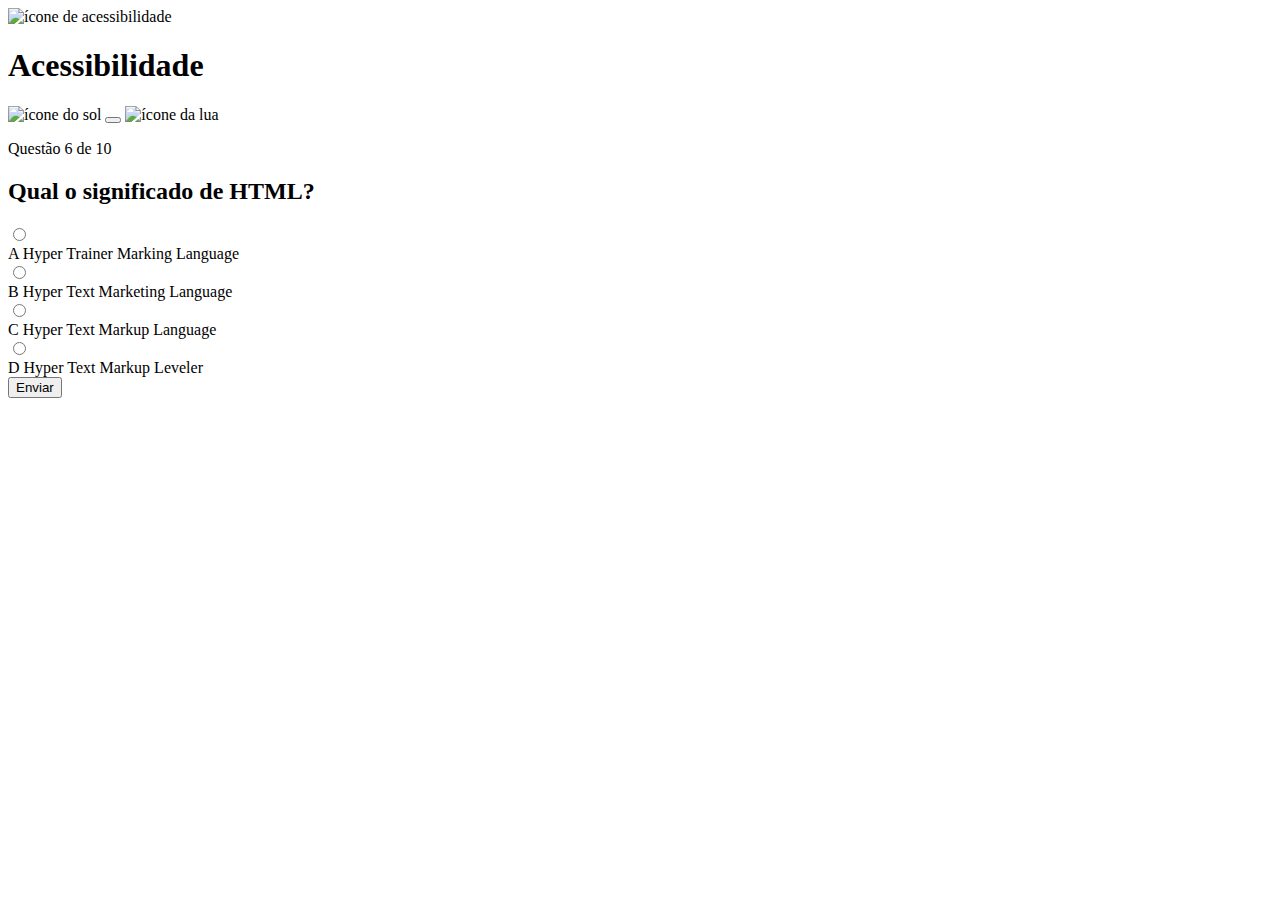
==== pages/quiz/quiz.html @ 2c335a8c "parte final das alternativas finalizada e página finalizada" ====
<!DOCTYPE html>
<html lang="pt-BR">
<head>
    <meta charset="UTF-8">
    <meta name="viewport" content="width=device-width, initial-scale=1.0">
    <title>Quiz App</title>
</head>
<body>
    <header>
        <div class="assunto">
            <div class="assunto_icone">
                <img src="../../assets/images/icon-accessibility.svg" alt="ícone de acessibilidade">
            </div>
            <h1>Acessibilidade</h1>
        </div>
        <div class="tema">
            <img src="../../assets/images/icon-sun-dark.svg" alt="ícone do sol">
            <button>
                <div></div>
            </button>
        <img src="../../assets/images/icon-moon-dark.svg" alt="ícone da lua">
        </div>
    </header>

    <main>
        <section class="pergunta">
            <p>Questão 6 de 10</p>

            <h2>Qual o significado de HTML?</h2>

            <div class="barra_progresso">

            </div>
        </section>

        <section class="alternativas">
            <form action="">
                <label for="alternativa_a">
                    <input type="radio" id="alternativa_a">

                    <div>
                        <span>A</span>
                        Hyper Trainer Marking Language
                    </div>
                </label>
                <label for="alternativa_b">
                    <input type="radio" id="alternativa_b">

                    <div>
                        <span>B</span>
                        Hyper Text Marketing Language
                    </div>
                </label>
                <label for="alternativa_c">
                    <input type="radio" id="alternativa_c">

                    <div>
                        <span>C</span>
                        Hyper Text Markup Language
                    </div>
                </label>
                <label for="alternativa_d">
                    <input type="radio" id="alternativa_d">

                    <div>
                        <span>D</span>
                        Hyper Text Markup Leveler
                    </div>
                </label>
            </form>

            <button>Enviar</button>
        </section>
    </main>
</body>
</html>
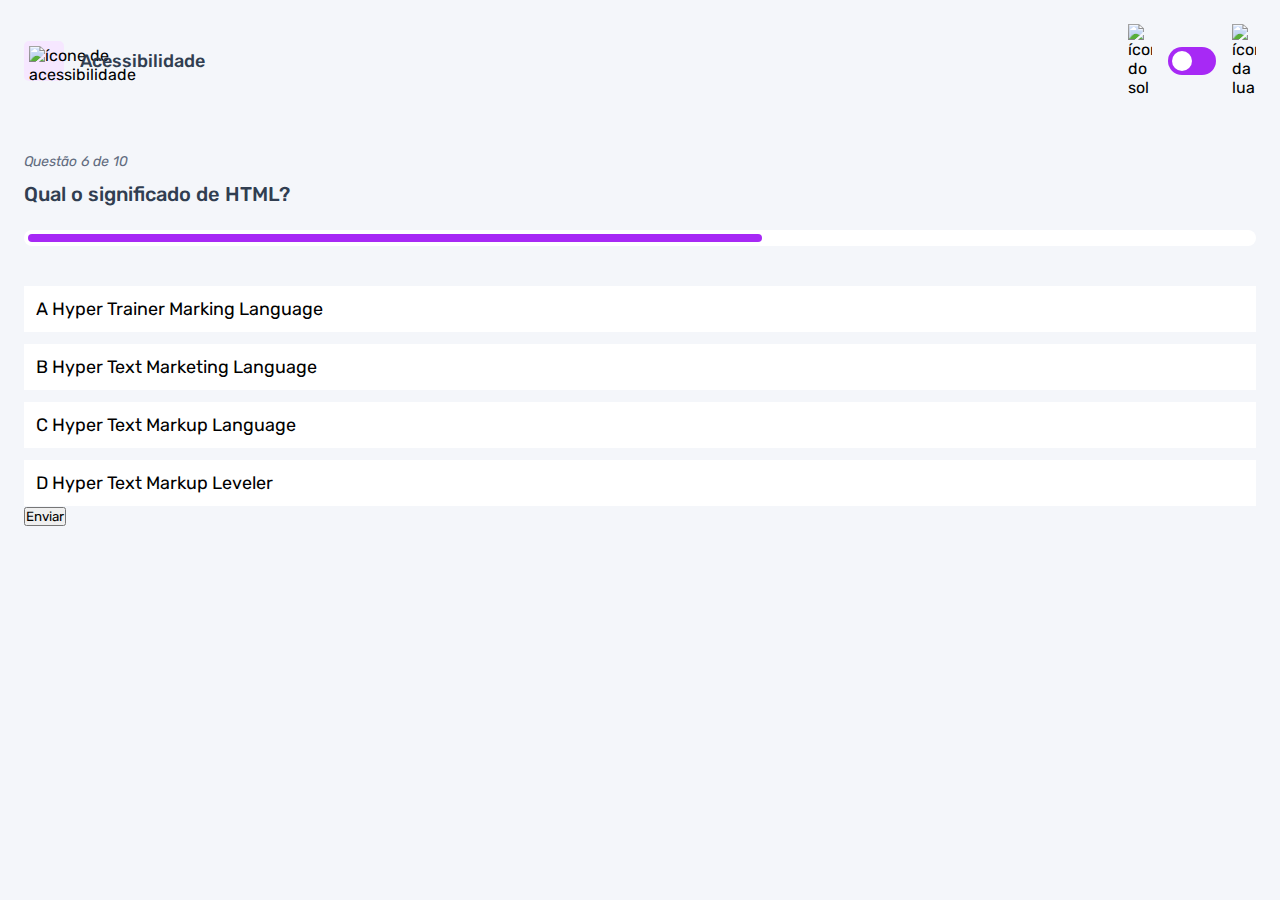
==== commit 28295ae6: "estilização da página do quiz na metade" ====
--- a/pages/quiz/quiz.html
+++ b/pages/quiz/quiz.html
@@ -3,6 +3,11 @@
 <head>
     <meta charset="UTF-8">
     <meta name="viewport" content="width=device-width, initial-scale=1.0">
+    <link rel="preconnect" href="https://fonts.googleapis.com">
+    <link rel="preconnect" href="https://fonts.gstatic.com" crossorigin>
+    <link href="https://fonts.googleapis.com/css2?family=Rubik:ital,wght@0,300..900;1,300..900&display=swap" rel="stylesheet">
+
+    <link rel="stylesheet" href="quiz.css">
     <title>Quiz App</title>
 </head>
 <body>
@@ -29,7 +34,7 @@
             <h2>Qual o significado de HTML?</h2>
 
             <div class="barra_progresso">
-
+                <div></div>
             </div>
         </section>
 
--- a/pages/quiz/quiz.css
+++ b/pages/quiz/quiz.css
@@ -0,0 +1,171 @@
+*{
+    margin: 0;
+    padding: 0;
+    box-sizing: border-box;
+    font-family: "Rubik", sans-serif;
+    -webkit-font-smoothing: antialiased;
+}
+
+:root{
+    --bg-color: #f4f6fa;
+    --purple: #a729f5;
+    --primary-text-color: #313e51;
+    --secondary-text-color: #626c7f;
+    --button-bg: #fff;
+    --shadow: 0px 16px 40px 0px rgba(143, 160, 193, 0.14);
+    --bg-html: #fff1e9;
+    --bg-css: #e0fdef;
+    --bg-javascript: #ebf0ff;
+    --bg-acessibilidade: #f6e7ff;
+    --white: #fff;
+    --bg-mobile: url(../../assets/images/pattern-background-mobile-light.svg);
+    --bg-desktop: url(../../assets/images/pattern-background-desktop-light.svg);
+}
+
+body.escuro{
+    --bg-color: #313e51;
+    --bg-mobile: url(../../assets/images/pattern-background-mobile-dark.svg);
+    --bg-desktop: url(../../assets/images/pattern-background-desktop-dark.svg);
+    --primary-text-color: #fff;
+    --secondary-text-color: #abc1e1;
+    --button-bg: #3b4d66;
+    --shadow: 0px 16px 40px 0px rgba(49, 62, 81, 0.14);
+}
+
+body{
+    height: 100svh;
+    background:var(--bg-mobile) var(--bg-color);
+    background-repeat: no-repeat;
+    background-size: cover;
+}
+
+header{
+    display: flex;
+    justify-content: space-between;
+    padding: 16px 24px;
+}
+
+.assunto{
+    display: flex;
+    align-items: center;
+    gap: 16px;
+}
+
+.assunto_icone{
+    background: var(--bg-acessibilidade);
+    width: 40px;
+    height: 40px;
+    padding: 5px;
+    border-radius: 5px;
+}
+
+.assunto_icone img{
+    width: 100%;
+}
+
+.assunto h1{
+    font-size: 18px;
+    font-weight: 500;
+    color: var(--primary-text-color);
+}
+
+.tema{
+    padding: 8px 0;
+    display: flex;
+    align-items: center;
+    gap: 8px;
+}
+
+.tema img{
+    width: 16px;
+}
+
+.tema button {
+    height: 20px;
+    width: 32px;
+    background: var(--purple);
+    border: none;
+    border-radius: 999px;
+    padding: 4px;
+}
+
+.tema button div{
+    background: var(--white);
+    width: 12px;
+    height: 12px;
+    border-radius: 999px;
+}
+
+main{
+    padding: 32px 24px;
+}
+
+.pergunta{
+    margin-bottom: 40px;
+}
+
+.pergunta p{
+    font-style: italic;
+    font-size: 14px;
+    color: var(--secondary-text-color);
+    margin-bottom: 12px;
+}
+
+.pergunta h2{
+    font-size: 20px;
+    font-weight: 500;
+    color: var(--primary-text-color);
+    line-height: 24px;
+    margin-bottom: 24px;
+}
+
+.barra_progresso{
+    background: var(--button-bg);
+    height: 16px;
+    padding: 4px;
+    border-radius: 999px;
+}
+
+.barra_progresso div{
+    height: 100%;
+    width: 60%;
+    background: var(--purple);
+    border-radius: 999px;
+}
+
+.alternativas form{
+    display: flex;
+    flex-direction: column;
+    gap: 12px;
+}
+
+.alternativas label{
+    display: block;
+    background: var(--button-bg);
+    padding: 12px;
+    font-size: 18px;
+}
+
+.alternativas input{
+    display: none;
+}
+
+@media(min-width: 1100px) {
+    .tema{
+        gap: 16px;
+    }
+    
+    .tema img{
+        width: 24px;
+    }
+
+    .tema button{
+        width: 48px;
+        height: 28px;
+    }
+
+    .tema button div{
+        width: 20px;
+        height: 20px;   
+    }
+}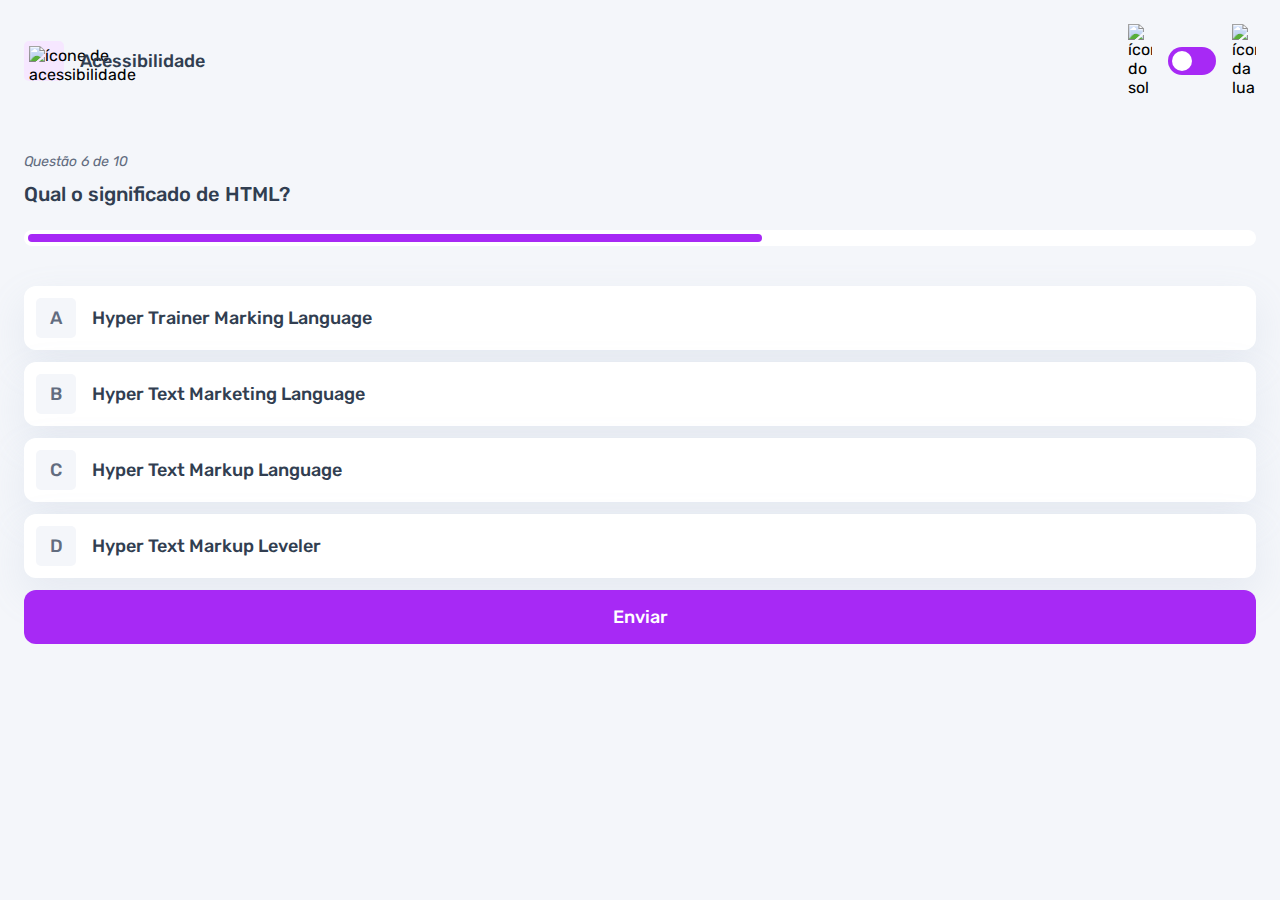
==== commit fcf67923: "adicionando o efeito de seleção nas alternativas" ====
--- a/pages/quiz/quiz.html
+++ b/pages/quiz/quiz.html
@@ -41,7 +41,7 @@
         <section class="alternativas">
             <form action="">
                 <label for="alternativa_a">
-                    <input type="radio" id="alternativa_a">
+                    <input type="radio" id="alternativa_a" name="alternativa">
 
                     <div>
                         <span>A</span>
@@ -49,7 +49,7 @@
                     </div>
                 </label>
                 <label for="alternativa_b">
-                    <input type="radio" id="alternativa_b">
+                    <input type="radio" id="alternativa_b" name="alternativa">
 
                     <div>
                         <span>B</span>
@@ -57,7 +57,7 @@
                     </div>
                 </label>
                 <label for="alternativa_c">
-                    <input type="radio" id="alternativa_c">
+                    <input type="radio" id="alternativa_c" name="alternativa">
 
                     <div>
                         <span>C</span>
@@ -65,7 +65,7 @@
                     </div>
                 </label>
                 <label for="alternativa_d">
-                    <input type="radio" id="alternativa_d">
+                    <input type="radio" id="alternativa_d" name="alternativa">
 
                     <div>
                         <span>D</span>
--- a/pages/quiz/quiz.css
+++ b/pages/quiz/quiz.css
@@ -18,6 +18,8 @@
     --bg-javascript: #ebf0ff;
     --bg-acessibilidade: #f6e7ff;
     --white: #fff;
+    --green: #26d782;
+    --red: #ee5454;
     --bg-mobile: url(../../assets/images/pattern-background-mobile-light.svg);
     --bg-desktop: url(../../assets/images/pattern-background-desktop-light.svg);
 }
@@ -133,10 +135,16 @@
     border-radius: 999px;
 }
 
+
 .alternativas form{
     display: flex;
     flex-direction: column;
     gap: 12px;
+    margin-bottom: 12px;
+}
+
+.alternativas input{
+    display: none;
 }
 
 .alternativas label{
@@ -144,10 +152,51 @@
     background: var(--button-bg);
     padding: 12px;
     font-size: 18px;
-}
-
-.alternativas input{
-    display: none;
+    font-weight: 500;
+    border-radius: 12px;
+    box-shadow: var(--shadow);
+    color: var(--primary-text-color);
+}
+
+.alternativas label:has(input:checked){
+    outline: 3px solid var(--purple);
+
+    & span{
+        background: var(--purple);
+        color: var(--white);
+    }
+}
+
+.alternativas div{
+    display: flex;
+    align-items: center;
+    gap: 16px;
+}
+
+.alternativas div span{
+    display: block;
+    width: 40px;
+    height: 40px;
+    background: var(--bg-color);
+    border-radius: 5px;
+    color: var(--secondary-text-color);
+    flex-shrink: 0;
+
+    display: flex;
+    align-items: center;
+    justify-content: center;
+}
+
+.alternativas button{
+    padding: 16px;
+    border-radius: 12px;
+    border: none;
+    background: var(--purple);
+    color: var(--white);
+    width: 100%;
+
+    font-size: 18px;
+    font-weight: 500;
 }
 
 @media(min-width: 1100px) {
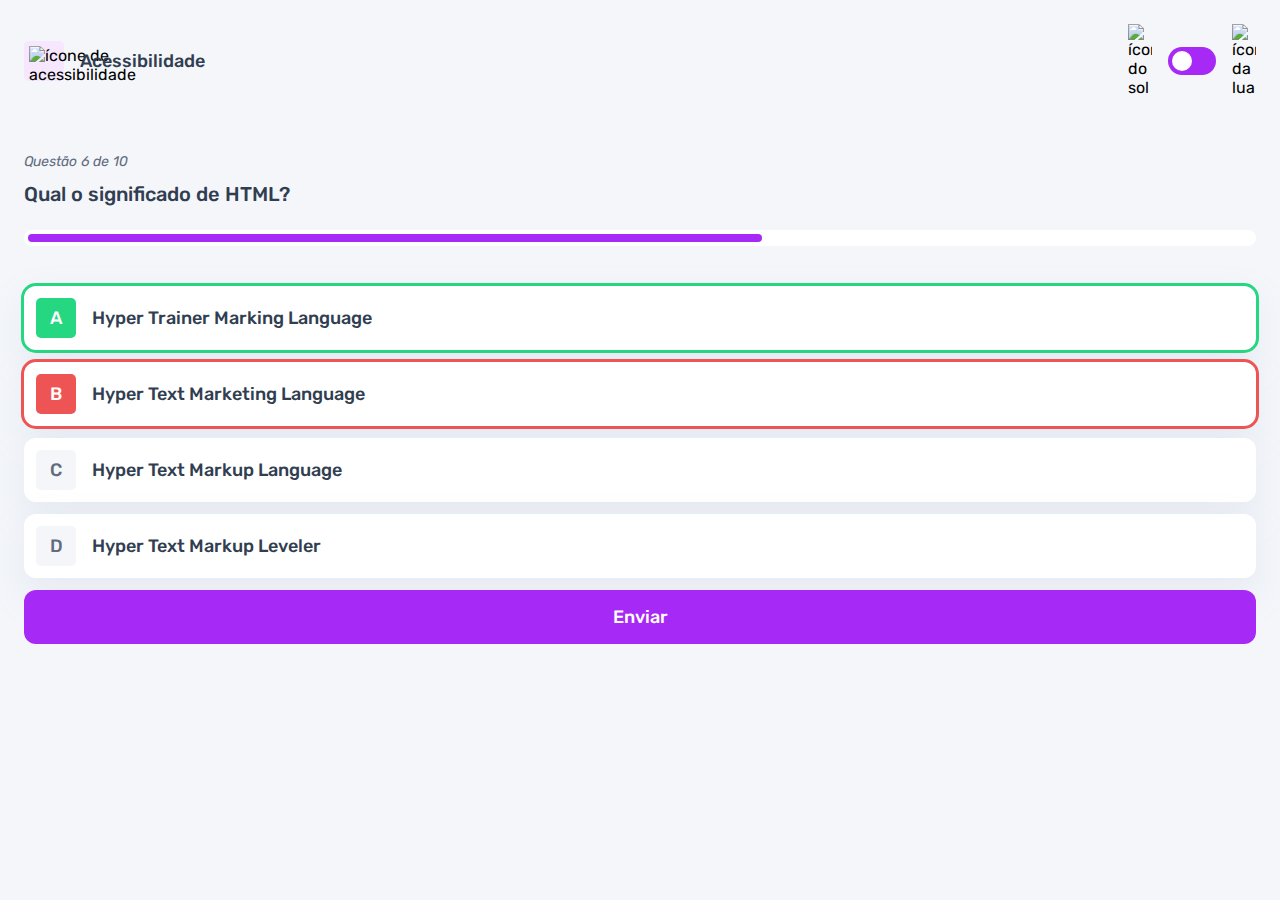
==== commit dd7abd44: "adicionado o efeito para certo ou errado" ====
--- a/pages/quiz/quiz.html
+++ b/pages/quiz/quiz.html
@@ -40,7 +40,7 @@
 
         <section class="alternativas">
             <form action="">
-                <label for="alternativa_a">
+                <label for="alternativa_a" id="correta">
                     <input type="radio" id="alternativa_a" name="alternativa">
 
                     <div>
@@ -48,7 +48,7 @@
                         Hyper Trainer Marking Language
                     </div>
                 </label>
-                <label for="alternativa_b">
+                <label for="alternativa_b" id="errada">
                     <input type="radio" id="alternativa_b" name="alternativa">
 
                     <div>
--- a/pages/quiz/quiz.css
+++ b/pages/quiz/quiz.css
@@ -167,6 +167,24 @@
     }
 }
 
+.alternativas label#correta{
+    outline: 3px solid var(--green);
+
+    & span{
+        background: var(--green);
+        color: var(--white);
+    }
+}
+
+.alternativas label#errada{
+    outline: 3px solid var(--red);
+
+    & span{
+        background: var(--red);
+        color: var(--white);
+    }
+}
+
 .alternativas div{
     display: flex;
     align-items: center;
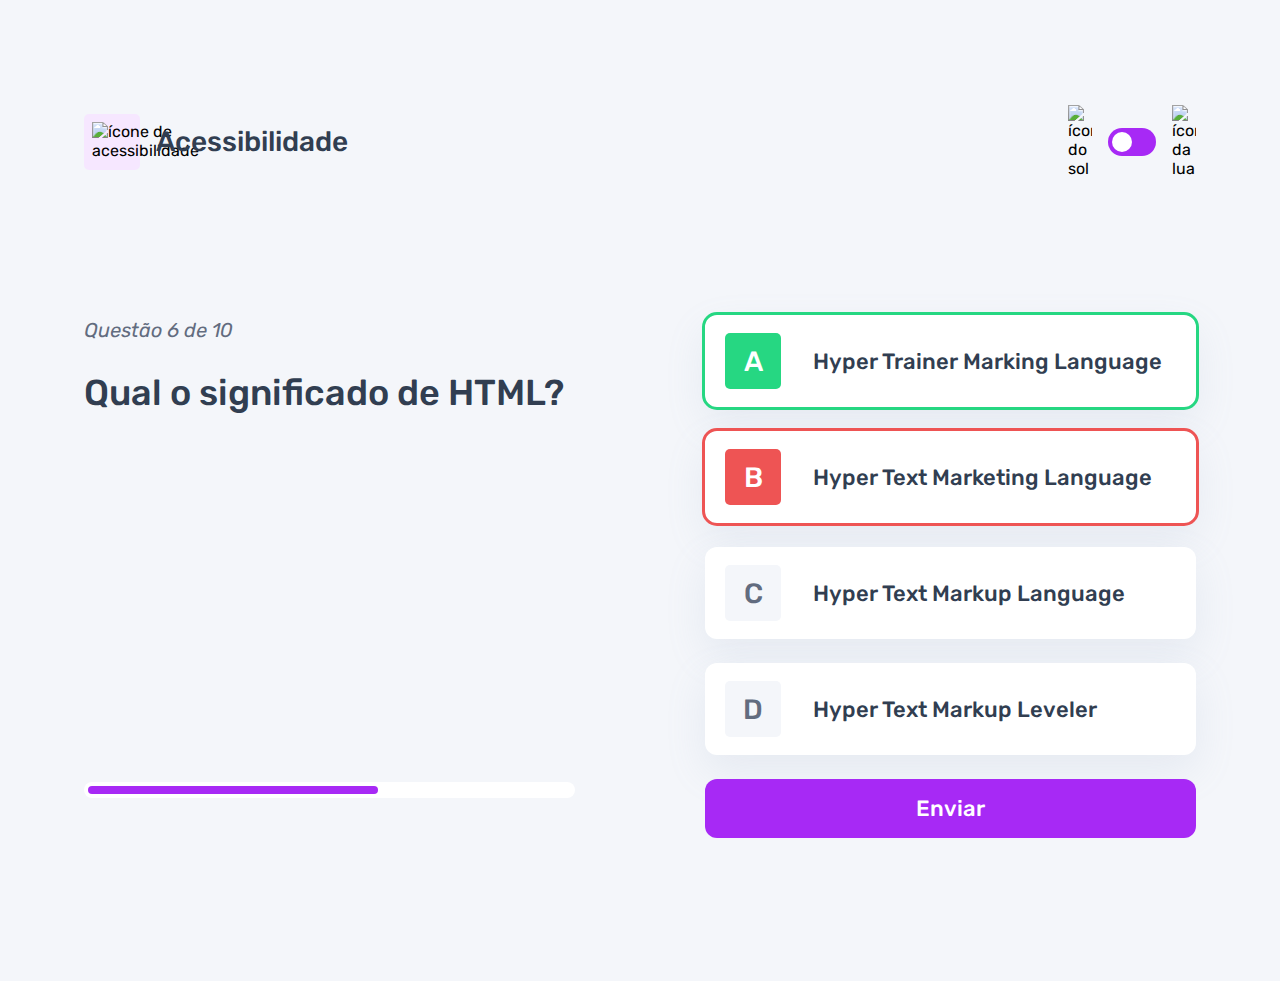
==== commit 40b7af2f: "adicionada a responsividade para o desktop" ====
--- a/pages/quiz/quiz.html
+++ b/pages/quiz/quiz.html
@@ -29,10 +29,11 @@
 
     <main>
         <section class="pergunta">
-            <p>Questão 6 de 10</p>
+            <div>
+                <p>Questão 6 de 10</p>
 
-            <h2>Qual o significado de HTML?</h2>
-
+                <h2>Qual o significado de HTML?</h2>
+            </div>
             <div class="barra_progresso">
                 <div></div>
             </div>
--- a/pages/quiz/quiz.css
+++ b/pages/quiz/quiz.css
@@ -218,6 +218,22 @@
 }
 
 @media(min-width: 1100px) {
+    header{
+        margin-block: 81px;
+        max-width: 1160px;
+        margin-inline: auto;
+    }
+
+    .assunto_icone{
+        width: 56px;
+        height: 56px;
+        padding: 8px;
+    }
+
+    .assunto h1{
+        font-size: 28px;
+    }
+
     .tema{
         gap: 16px;
     }
@@ -235,4 +251,57 @@
         width: 20px;
         height: 20px;   
     }
+
+    main{
+        max-width: 1160px;
+        margin-inline: auto;
+        display: flex;
+
+        gap: 130px;
+    }
+
+    section{
+        width: 100%;
+    }
+
+    .pergunta{
+        display: flex;
+        flex-direction: column;
+        justify-content: space-between;
+    }
+
+    .pergunta p{
+        font-size: 20px;
+        line-height: 30px;
+        margin-bottom: 27px;
+    }
+
+    .pergunta h2{
+        font-size: 36px;
+        line-height: 42px;
+    }
+
+    .alternativas form{
+        gap: 24px;
+        margin-bottom: 24px;
+    }
+
+    .alternativas label{
+        font-size: 22px;
+        padding: 18px 20px;
+    }
+
+    .alternativas div{
+     gap: 32px;   
+    }
+
+    .alternativas div span{
+        width: 56px;
+        height: 56px;
+        font-size: 28px;
+    }
+
+    .alternativas button{
+        font-size: 22px;
+    }
 }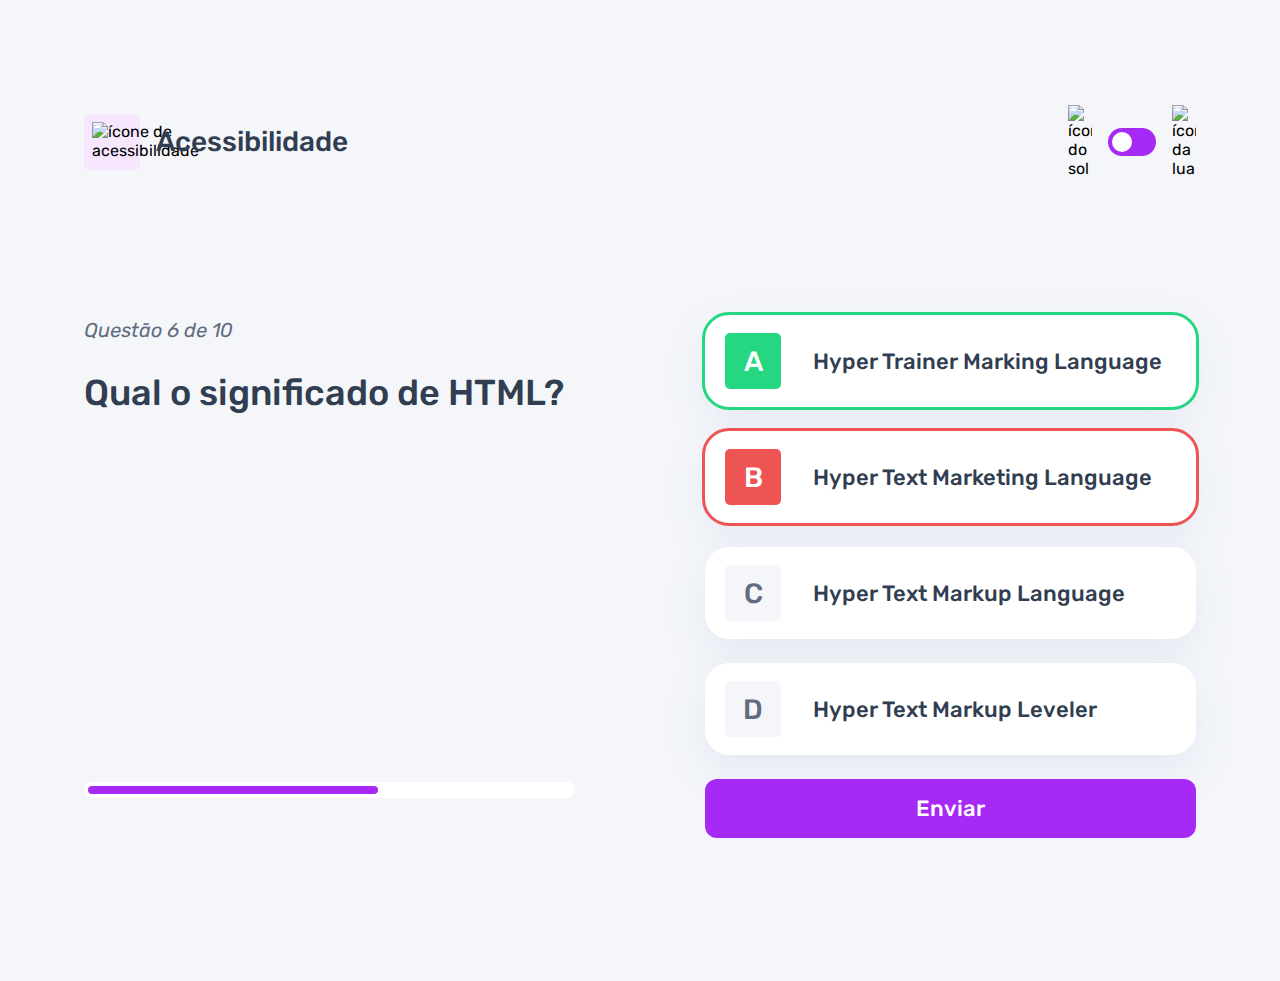
==== commit c44b78c8: "adição do javascript do quiz.html para trocar o tema" ====
--- a/pages/quiz/quiz.html
+++ b/pages/quiz/quiz.html
@@ -8,6 +8,7 @@
     <link href="https://fonts.googleapis.com/css2?family=Rubik:ital,wght@0,300..900;1,300..900&display=swap" rel="stylesheet">
 
     <link rel="stylesheet" href="quiz.css">
+    <script src="./quiz.js" type="module" defer></script>
     <title>Quiz App</title>
 </head>
 <body>
--- a/pages/quiz/quiz.css
+++ b/pages/quiz/quiz.css
@@ -8,7 +8,10 @@
 
 :root{
     --bg-color: #f4f6fa;
+    --bg-span: #f4f6fa;
+    --color-span: #626c7f;
     --purple: #a729f5;
+    --purple-hover: rgba(167, 41, 245, 0.7);
     --primary-text-color: #313e51;
     --secondary-text-color: #626c7f;
     --button-bg: #fff;
@@ -26,6 +29,7 @@
 
 body.escuro{
     --bg-color: #313e51;
+    --color-span: #313e51;
     --bg-mobile: url(../../assets/images/pattern-background-mobile-dark.svg);
     --bg-desktop: url(../../assets/images/pattern-background-desktop-dark.svg);
     --primary-text-color: #fff;
@@ -89,6 +93,9 @@
     border: none;
     border-radius: 999px;
     padding: 4px;
+    display: flex;
+    flex-direction: flex-start;
+    cursor: pointer;
 }
 
 .tema button div{
@@ -156,6 +163,14 @@
     border-radius: 12px;
     box-shadow: var(--shadow);
     color: var(--primary-text-color);
+    cursor: pointer;
+}
+
+.alternativas label:hover{
+    & span{
+        background: var(--bg-acessibilidade);
+        color: var(--purple);
+    }
 }
 
 .alternativas label:has(input:checked){
@@ -195,9 +210,9 @@
     display: block;
     width: 40px;
     height: 40px;
-    background: var(--bg-color);
+    background: var(--bg-span);
     border-radius: 5px;
-    color: var(--secondary-text-color);
+    color: var(--color-span);
     flex-shrink: 0;
 
     display: flex;
@@ -215,9 +230,21 @@
 
     font-size: 18px;
     font-weight: 500;
+    transition: background 0.3s;
+}
+
+.alternativas button:hover{
+    background: var(--purple-hover);
+    cursor: pointer;
 }
 
 @media(min-width: 1100px) {
+    body{
+        background: var(--bg-desktop) var(--bg-color);
+        background-size: cover;
+        background-repeat: no-repeat;
+    }
+
     header{
         margin-block: 81px;
         max-width: 1160px;
@@ -289,6 +316,7 @@
     .alternativas label{
         font-size: 22px;
         padding: 18px 20px;
+        border-radius: 24px;
     }
 
     .alternativas div{
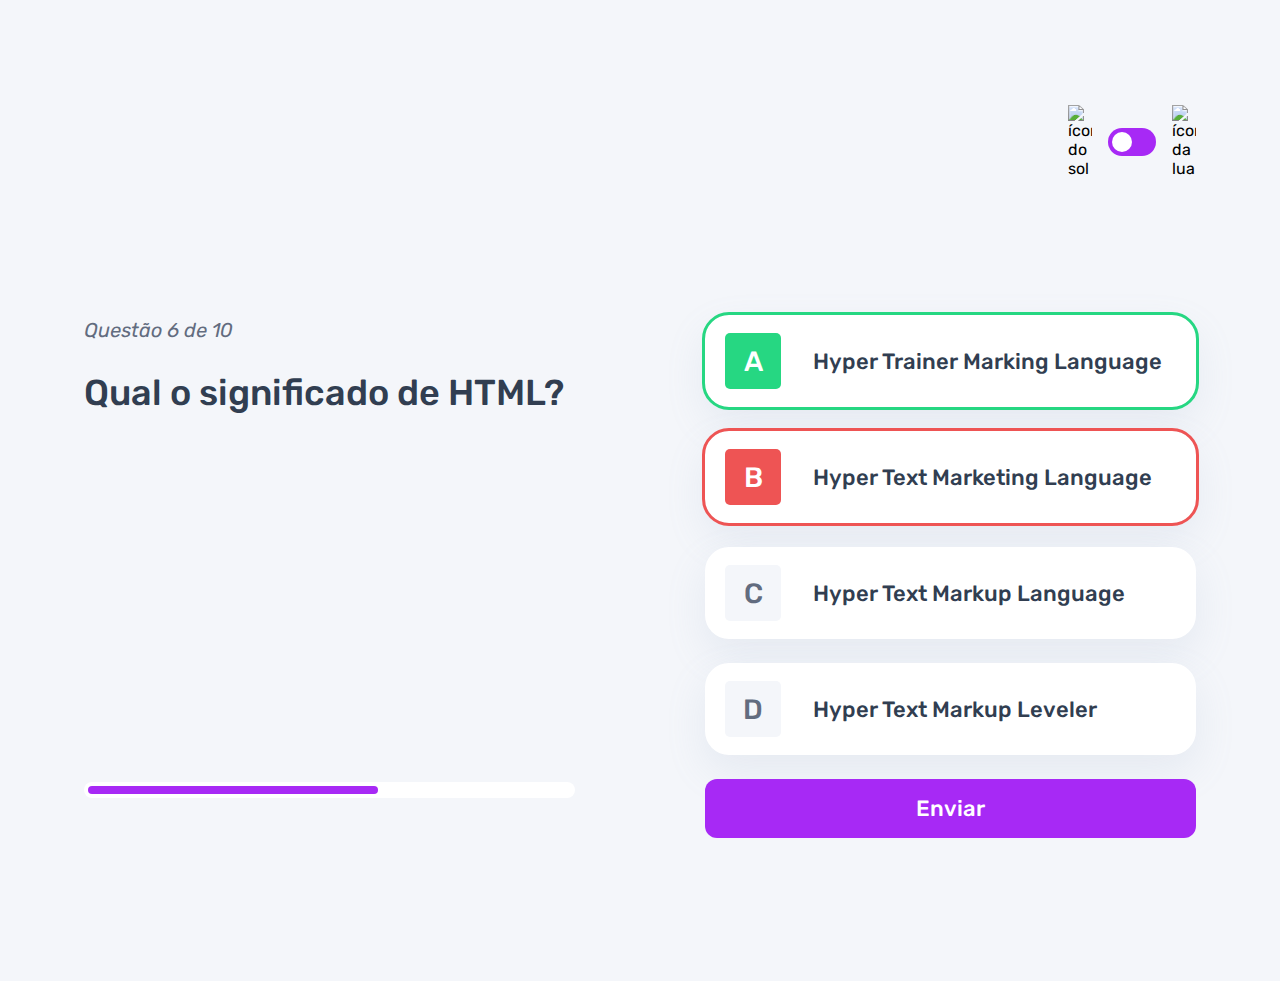
==== commit a9d82a3b: "alteração dinâmica do assunto da página" ====
--- a/pages/quiz/quiz.html
+++ b/pages/quiz/quiz.html
@@ -15,9 +15,9 @@
     <header>
         <div class="assunto">
             <div class="assunto_icone">
-                <img src="../../assets/images/icon-accessibility.svg" alt="ícone de acessibilidade">
+                <img src="" alt="">
             </div>
-            <h1>Acessibilidade</h1>
+            <h1></h1>
         </div>
         <div class="tema">
             <img src="../../assets/images/icon-sun-dark.svg" alt="ícone do sol">
--- a/pages/quiz/quiz.css
+++ b/pages/quiz/quiz.css
@@ -58,11 +58,26 @@
 }
 
 .assunto_icone{
-    background: var(--bg-acessibilidade);
     width: 40px;
     height: 40px;
     padding: 5px;
     border-radius: 5px;
+}
+
+.assunto_icone.html{
+    background: var(--bg-html);
+}
+
+.assunto_icone.css{
+    background: var(--bg-css);
+}
+
+.assunto_icone.javascript{
+    background: var(--bg-javascript);
+}
+
+.assunto_icone.acessibilidade{
+    background: var(--bg-acessibilidade);
 }
 
 .assunto_icone img{
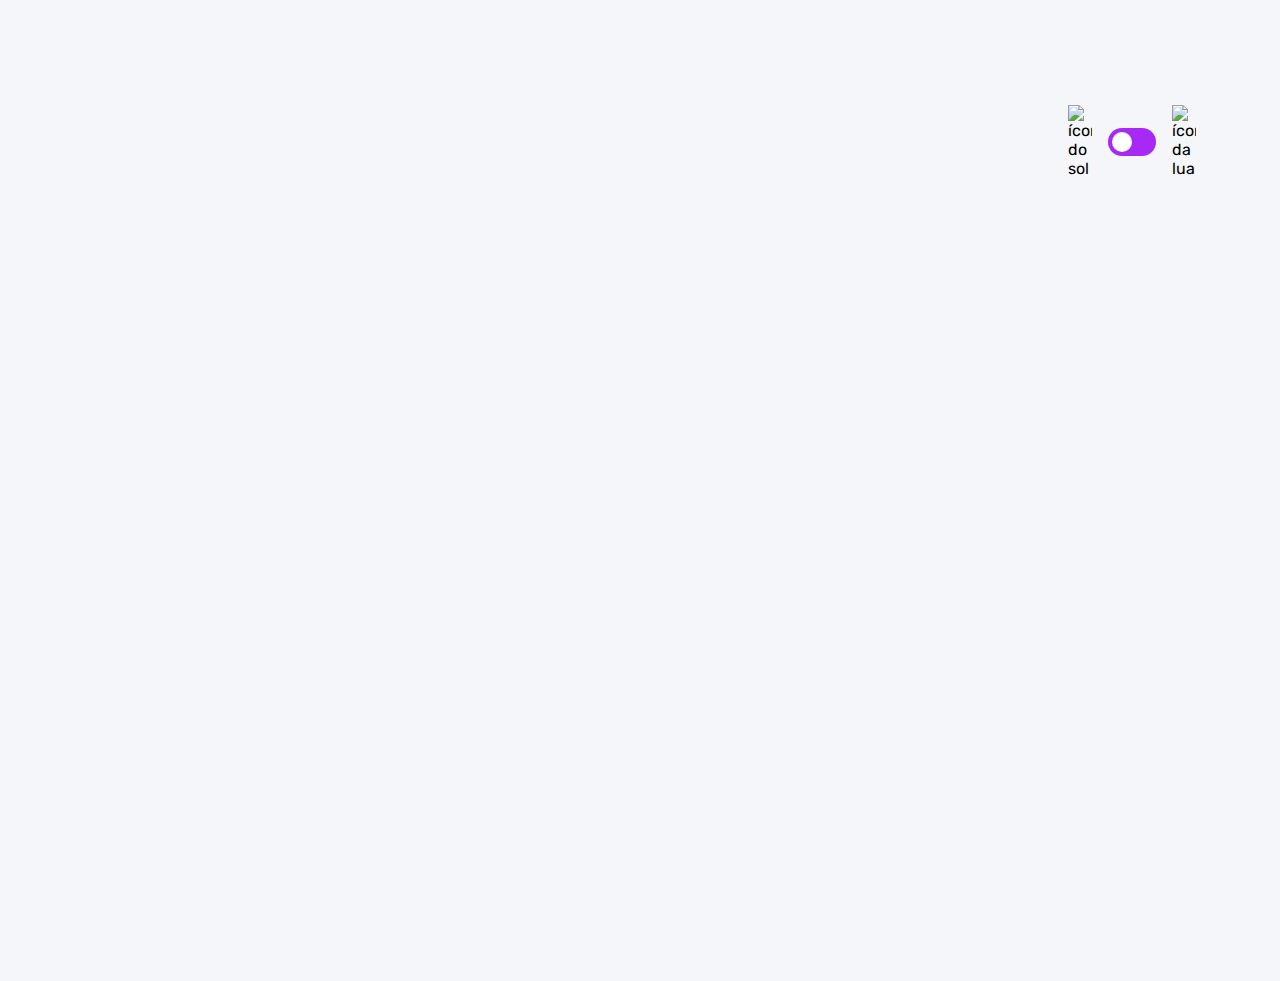
==== commit b8f9b835: "adicionadas as funções de buscar as perguntas e montar as perguntas no html" ====
--- a/pages/quiz/quiz.html
+++ b/pages/quiz/quiz.html
@@ -29,55 +29,7 @@
     </header>
 
     <main>
-        <section class="pergunta">
-            <div>
-                <p>Questão 6 de 10</p>
-
-                <h2>Qual o significado de HTML?</h2>
-            </div>
-            <div class="barra_progresso">
-                <div></div>
-            </div>
-        </section>
-
-        <section class="alternativas">
-            <form action="">
-                <label for="alternativa_a" id="correta">
-                    <input type="radio" id="alternativa_a" name="alternativa">
-
-                    <div>
-                        <span>A</span>
-                        Hyper Trainer Marking Language
-                    </div>
-                </label>
-                <label for="alternativa_b" id="errada">
-                    <input type="radio" id="alternativa_b" name="alternativa">
-
-                    <div>
-                        <span>B</span>
-                        Hyper Text Marketing Language
-                    </div>
-                </label>
-                <label for="alternativa_c">
-                    <input type="radio" id="alternativa_c" name="alternativa">
-
-                    <div>
-                        <span>C</span>
-                        Hyper Text Markup Language
-                    </div>
-                </label>
-                <label for="alternativa_d">
-                    <input type="radio" id="alternativa_d" name="alternativa">
-
-                    <div>
-                        <span>D</span>
-                        Hyper Text Markup Leveler
-                    </div>
-                </label>
-            </form>
-
-            <button>Enviar</button>
-        </section>
+        
     </main>
 </body>
 </html>--- a/pages/quiz/quiz.css
+++ b/pages/quiz/quiz.css
@@ -152,7 +152,6 @@
 
 .barra_progresso div{
     height: 100%;
-    width: 60%;
     background: var(--purple);
     border-radius: 999px;
 }
